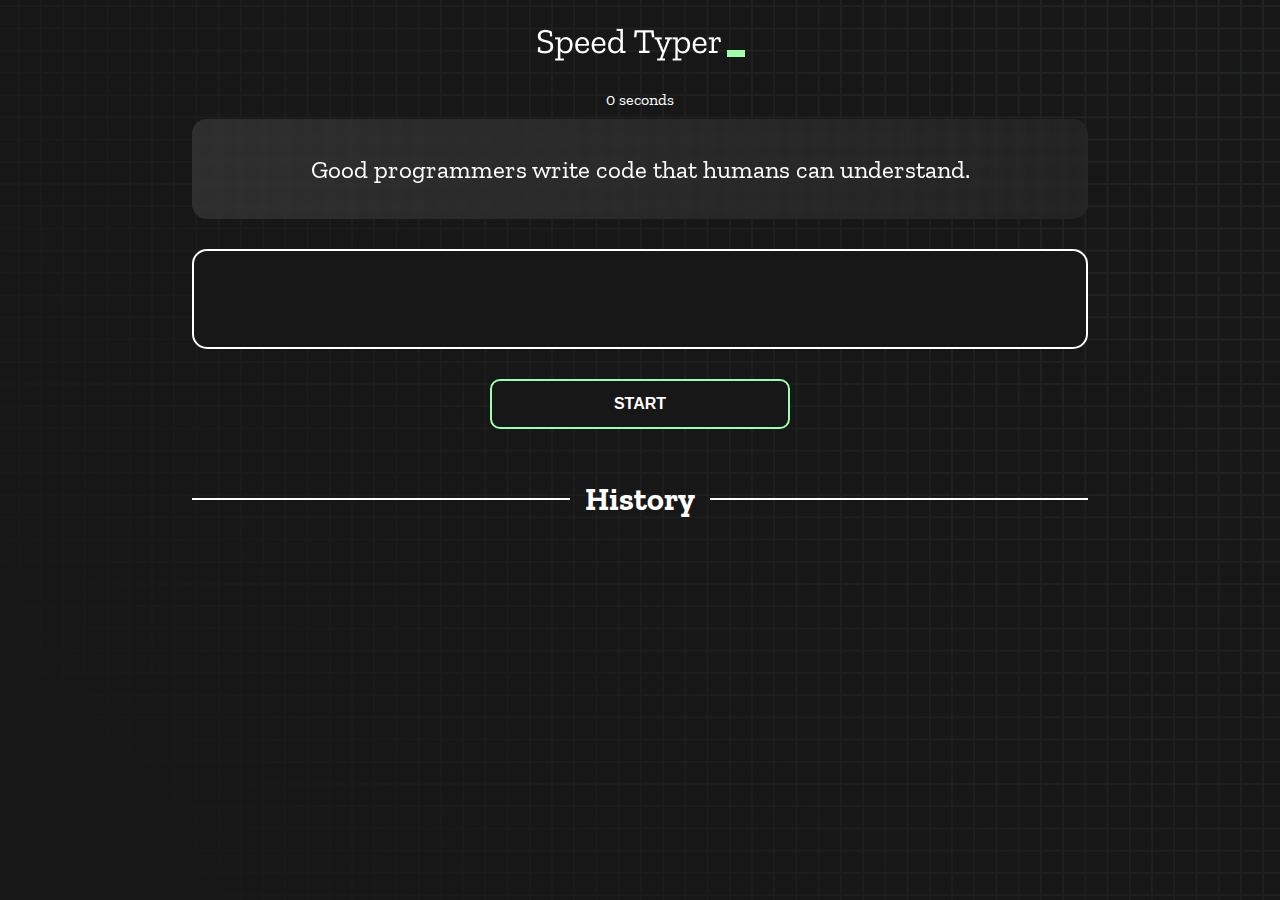
==== index.html @ edeed814 "Initial commit" ====
<!DOCTYPE html>
<html lang="en">
  <head>
    <meta charset="UTF-8" />
    <meta http-equiv="X-UA-Compatible" content="IE=edge" />
    <meta name="viewport" content="width=device-width, initial-scale=1.0" />
    <title>Speed Monster</title>
    <link rel="stylesheet" href="styles.css" />
    <link rel="preconnect" href="https://fonts.googleapis.com" />
    <link rel="preconnect" href="https://fonts.gstatic.com" crossorigin />
    <link
      href="https://fonts.googleapis.com/css2?family=Zilla+Slab:wght@300;400;500&display=swap"
      rel="stylesheet"
    />
  </head>
  <body>
    <h1 class="title"><img src="./logo.png" /></h1>
    <div id="show-time">0 seconds</div>

    <div class="box-container">
      <div id="question"></div>

      <div id="display" class="inactive"></div>

      <div class="buttons">
        <button id="starts">START</button>
      </div>

      <div class="divider-container">
        <div class="line"></div>
        <h1 class="title2">History</h1>
        <div class="line"></div>
      </div>
      <div id="histories"></div>
    </div>

    <div id="countdown"></div>
    <div id="modal-background" class="hidden"></div>
    <div id="result" class="hidden"></div>

    <script src="./history.js"></script>
    <script src="./script.js"></script>
  </body>
</html>
---- styles.css ----
* {
  padding: 0;
  margin: 0;
  box-sizing: border-box;
}

body {
  background-image: url("./bg.png");
  background-size: cover;
  background-position: left top;
  font-family: "Zilla Slab", serif;
}

.box-container {
  width: 70%;
  margin: 0 auto;
}

#question {
  height: 100px;
  display: flex;
  align-items: center;
  justify-content: center;
  color: white;
  font-size: 25px;
  border-radius: 15px;
  background: rgb(255, 255, 255);
  background: linear-gradient(
    92.49deg,
    rgba(255, 255, 255, 0.1) 0.18%,
    rgba(255, 255, 255, 0.05) 99.85%
  );
  backdrop-filter: blur(5px);
  margin-bottom: 30px;
}

#display {
  height: 100px;
  display: flex;
  flex-wrap: wrap;
  align-items: center;
  padding-left: 5rem;
  color: white;
  font-size: 32px;
  background-color: #171717;
  border: 2px solid #9dffad;
  border-radius: 15px;
}

#countdown {
  position: fixed;
  height: 100vh;
  width: 100vw;
  background-color: rgba(0, 0, 0, 0.8);
  top: 0;
  left: 0;
  display: flex;
  align-items: center;
  justify-content: center;
  font-size: 3rem;
  color: white;
  display: none;
}
#result {
  position: fixed;
  top: 10%; 
  left: 10%;
  transform: translate(-50%, -50%);
  height: 250px;
  width: 400px;
  background-color: #171717;
  border-radius: 15px;
  border: 2px solid #9dffad;
  color: white;
  text-align: center;
  padding: 2rem;
}
#show-time{
  text-align: center;
  color: white;
  margin: 10px 0;
}

.green {
  color: #9dffad;
}
.red {
  color: #eb6565;
}
.bold {
  font-weight: 700;
}
.inactive {
  border: 2px solid white !important;
}
.hidden {
  display: none;
}
.title {
  text-align: center;
  color: white;
  margin: 20px 0;
}

.divider-container {
  height: 80px;
  display: flex;
  justify-content: center;
  align-items: center;
  gap: 15px;
  margin: 0 auto;
}

.line {
  height: 2px;
  background: white;
  width: 100%;
}

.title2 {
  color: white;
  display: block;
}

.buttons {
  display: flex;
  justify-content: center;
  margin: 30px 0;
}
button {
  padding: 10px 20px;
  border: none;
  font-size: 16px;
  font-weight: bold;
  width: 300px;
  height: 50px;
  color: white;
  background-color: #171717;
  border-radius: 10px;
  border: 2px solid #9dffad;
  cursor: pointer;
}

#histories {
  display: flex;
  flex-wrap: wrap;
  justify-content: space-around;
}

.card {
  width: 100%;
  height: 100%;
  padding: 50px;
  display: flex;
  justify-content: space-between;
  align-items: center;
  padding: 20px 30px;
  color: white;
  border-radius: 15px;
  background: rgb(255, 255, 255);
  background: linear-gradient(
    92.49deg,
    rgba(255, 255, 255, 0.1) 0.18%,
    rgba(255, 255, 255, 0.05) 99.85%
  );
  backdrop-filter: blur(5px);
  margin-bottom: 30px;
}

#modal-background {
  background: rgb(255, 255, 255);
  background: linear-gradient(
    92.49deg,
    rgba(255, 255, 255, 0.1) 0.18%,
    rgba(255, 255, 255, 0.05) 99.85%
  );
  backdrop-filter: blur(5px);
  height: 100vh;
  width: 100%;
  position: fixed;
  top: 0;
}

@media only screen and (max-width: 700px) {
  .box-container {
    padding: 0 20px;
    width: 100%;
  }
  .card {
    flex-direction: column;
  }
}
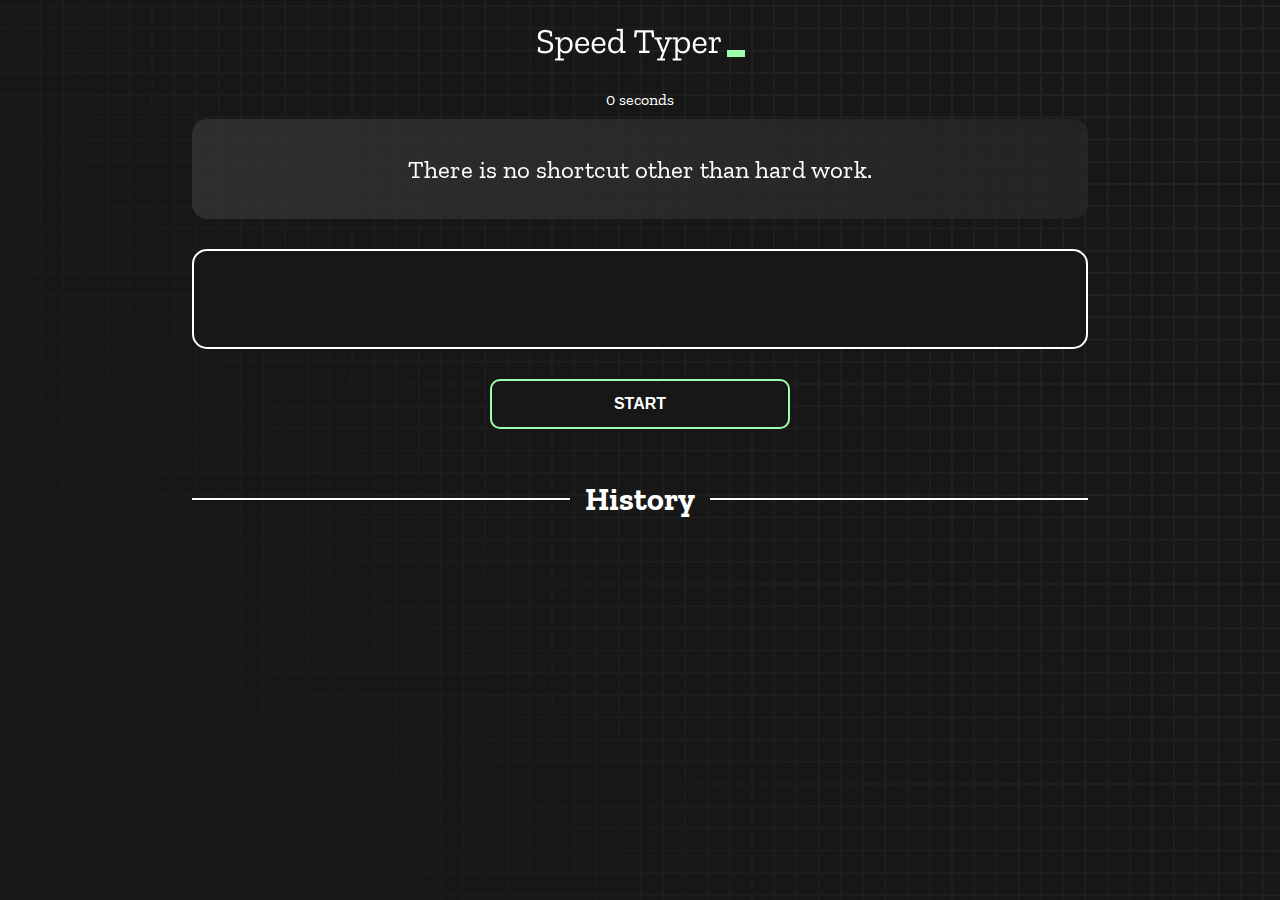
==== commit ab82e133: "add blog page" ====
--- a/index.html
+++ b/index.html
@@ -23,7 +23,7 @@
       <div id="display" class="inactive"></div>
 
       <div class="buttons">
-        <button id="starts">START</button>
+        <button id="start">START</button>
       </div>
 
       <div class="divider-container">
@@ -31,7 +31,7 @@
         <h1 class="title2">History</h1>
         <div class="line"></div>
       </div>
-      <div id="histories"></div>
+      <div id="histories" class="histories"></div>
     </div>
 
     <div id="countdown"></div>
--- a/styles.css
+++ b/styles.css
@@ -190,3 +190,4 @@
     flex-direction: column;
   }
 }
+
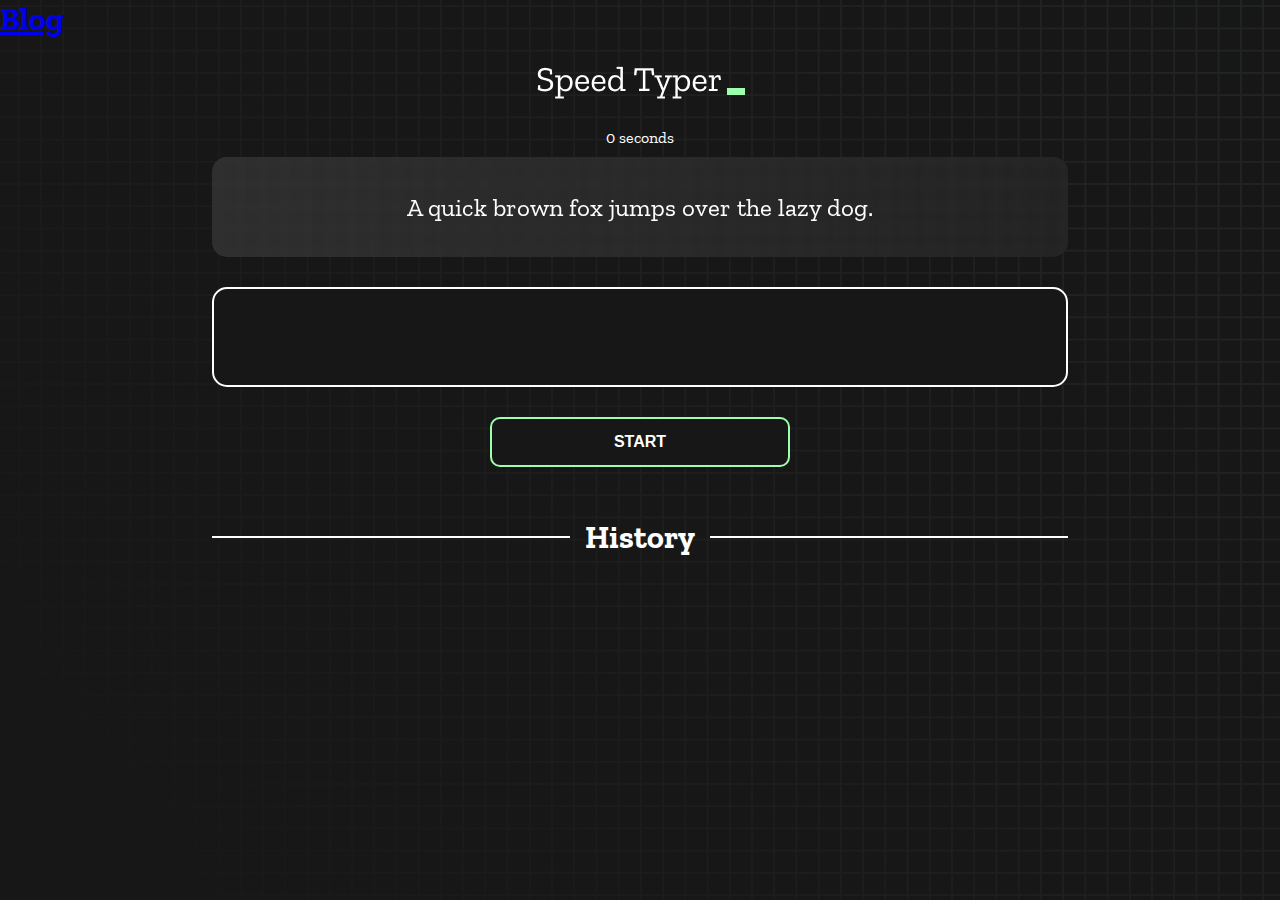
==== commit c76c96e0: "update countdown" ====
--- a/index.html
+++ b/index.html
@@ -14,6 +14,7 @@
     />
   </head>
   <body>
+    <a href="blog.html" target="_blank"><h1>Blog</h1></a>
     <h1 class="title"><img src="./logo.png" /></h1>
     <div id="show-time">0 seconds</div>
 
--- a/styles.css
+++ b/styles.css
@@ -61,10 +61,11 @@
   color: white;
   display: none;
 }
+
 #result {
   position: fixed;
-  top: 10%; 
-  left: 10%;
+  top: 50%; 
+  left: 50%;
   transform: translate(-50%, -50%);
   height: 250px;
   width: 400px;
@@ -181,13 +182,31 @@
   top: 0;
 }
 
+/* For desktop */
+@media only screen and (min-width: 920px) {
+  #histories {
+    display: grid;
+    grid-template-columns: repeat(3, 1fr);
+    gap: 15px;
+    padding: 0 20px;
+    width: 100%;
+  }
+  .box-container {
+    padding: 0 20px;
+    width: 70%;
+  }
+  .card {
+    flex-direction: column;
+  }
+}
+
+/* For mobile */
 @media only screen and (max-width: 700px) {
   .box-container {
     padding: 0 20px;
     width: 100%;
   }
   .card {
-    flex-direction: column;
-  }
-}
-
+    flex-direction: row;
+  }
+}
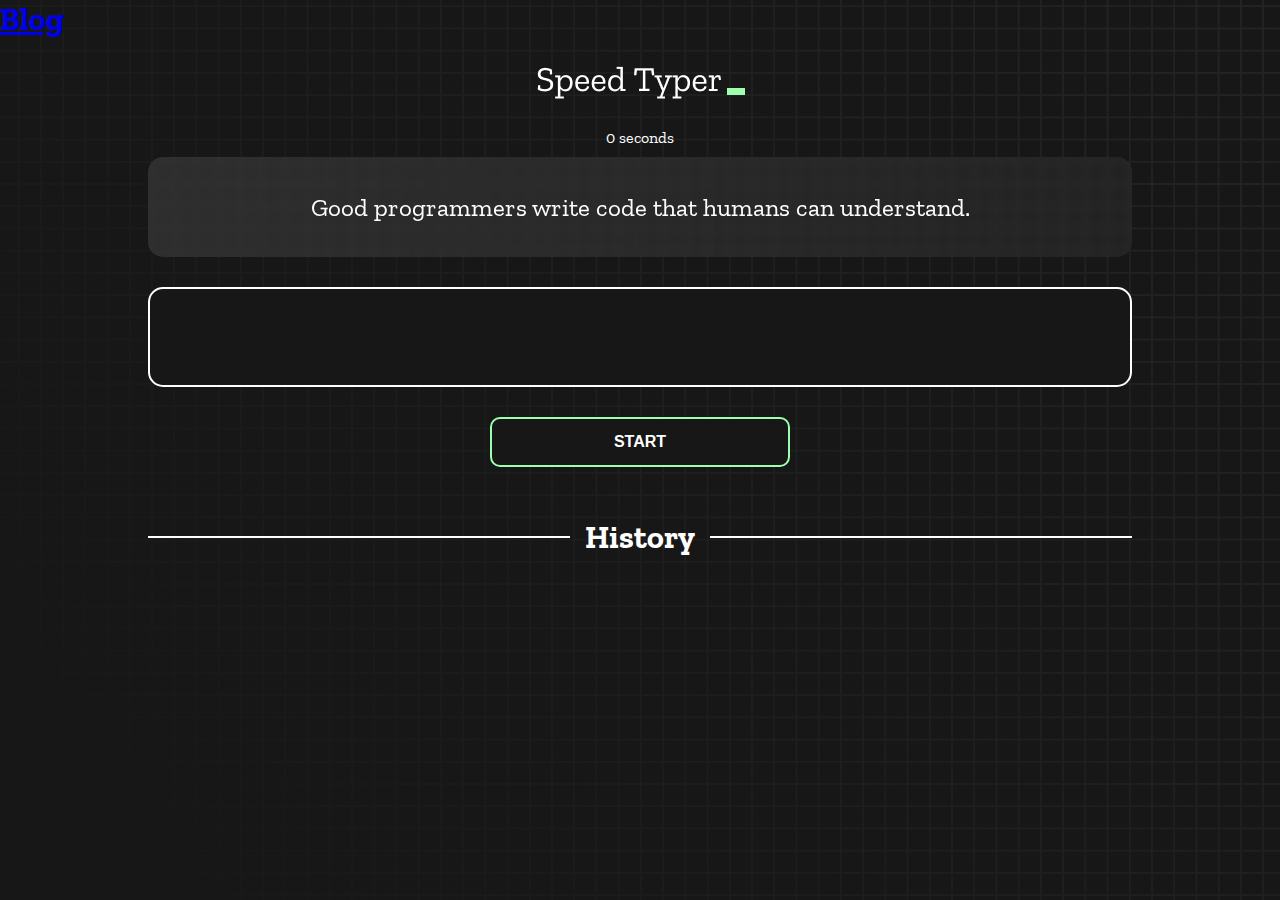
==== commit e4de06ce: "change web title" ====
--- a/index.html
+++ b/index.html
@@ -4,7 +4,7 @@
     <meta charset="UTF-8" />
     <meta http-equiv="X-UA-Compatible" content="IE=edge" />
     <meta name="viewport" content="width=device-width, initial-scale=1.0" />
-    <title>Speed Monster</title>
+    <title>Type Monster</title>
     <link rel="stylesheet" href="styles.css" />
     <link rel="preconnect" href="https://fonts.googleapis.com" />
     <link rel="preconnect" href="https://fonts.gstatic.com" crossorigin />
--- a/styles.css
+++ b/styles.css
@@ -32,6 +32,7 @@
   );
   backdrop-filter: blur(5px);
   margin-bottom: 30px;
+  padding: 0 10px;
 }
 
 #display {
@@ -183,7 +184,7 @@
 }
 
 /* For desktop */
-@media only screen and (min-width: 920px) {
+@media only screen and (min-width: 768px) {
   #histories {
     display: grid;
     grid-template-columns: repeat(3, 1fr);
@@ -193,7 +194,7 @@
   }
   .box-container {
     padding: 0 20px;
-    width: 70%;
+    width: 80%;
   }
   .card {
     flex-direction: column;
@@ -207,6 +208,6 @@
     width: 100%;
   }
   .card {
-    flex-direction: row;
-  }
-}
+    flex-direction: column;
+  }
+}
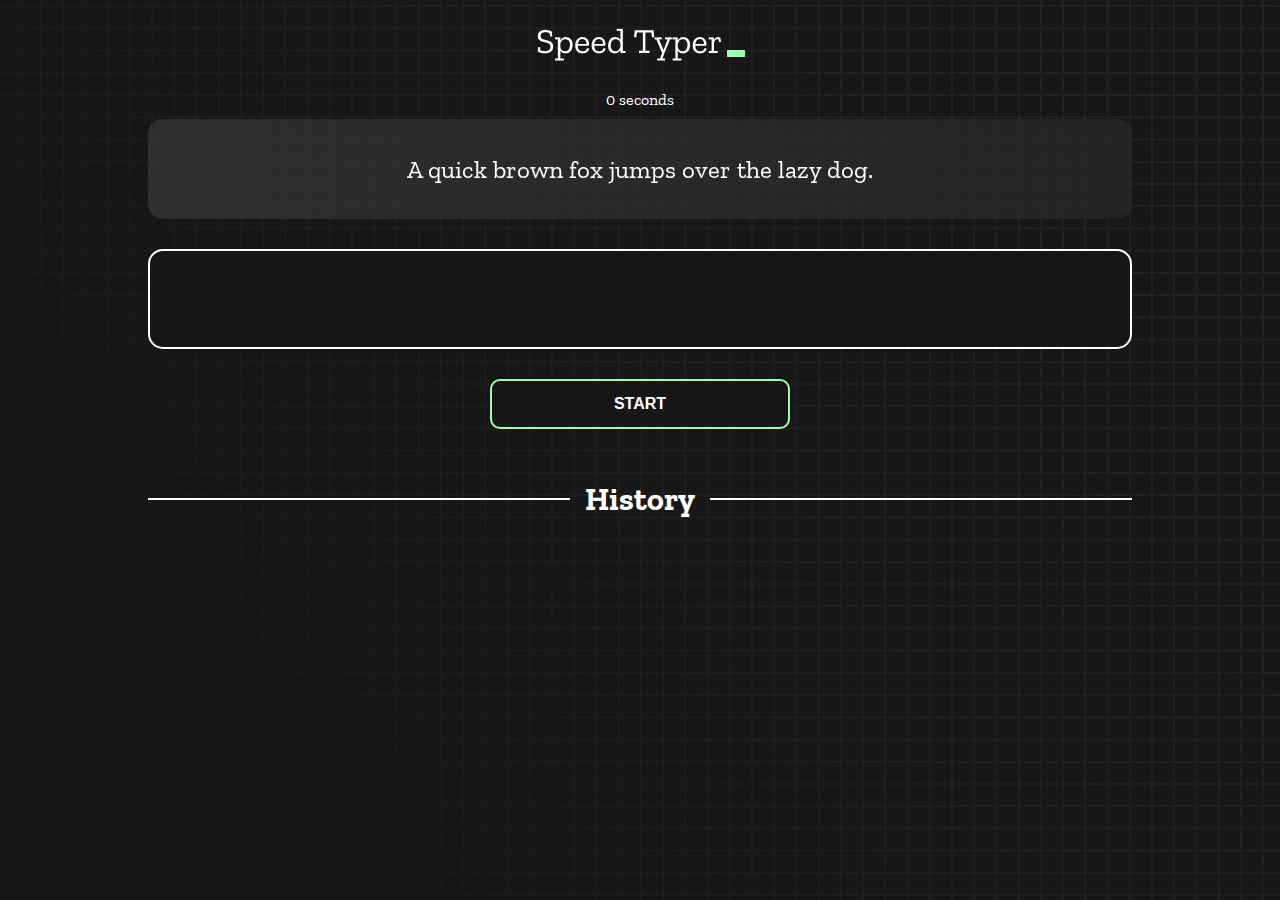
==== commit 35ae30b0: "finish project" ====
--- a/index.html
+++ b/index.html
@@ -14,7 +14,7 @@
     />
   </head>
   <body>
-    <a href="blog.html" target="_blank"><h1>Blog</h1></a>
+    <!-- <a href="blog.html" target="_blank"><h1>Blog</h1></a> -->
     <h1 class="title"><img src="./logo.png" /></h1>
     <div id="show-time">0 seconds</div>
 
